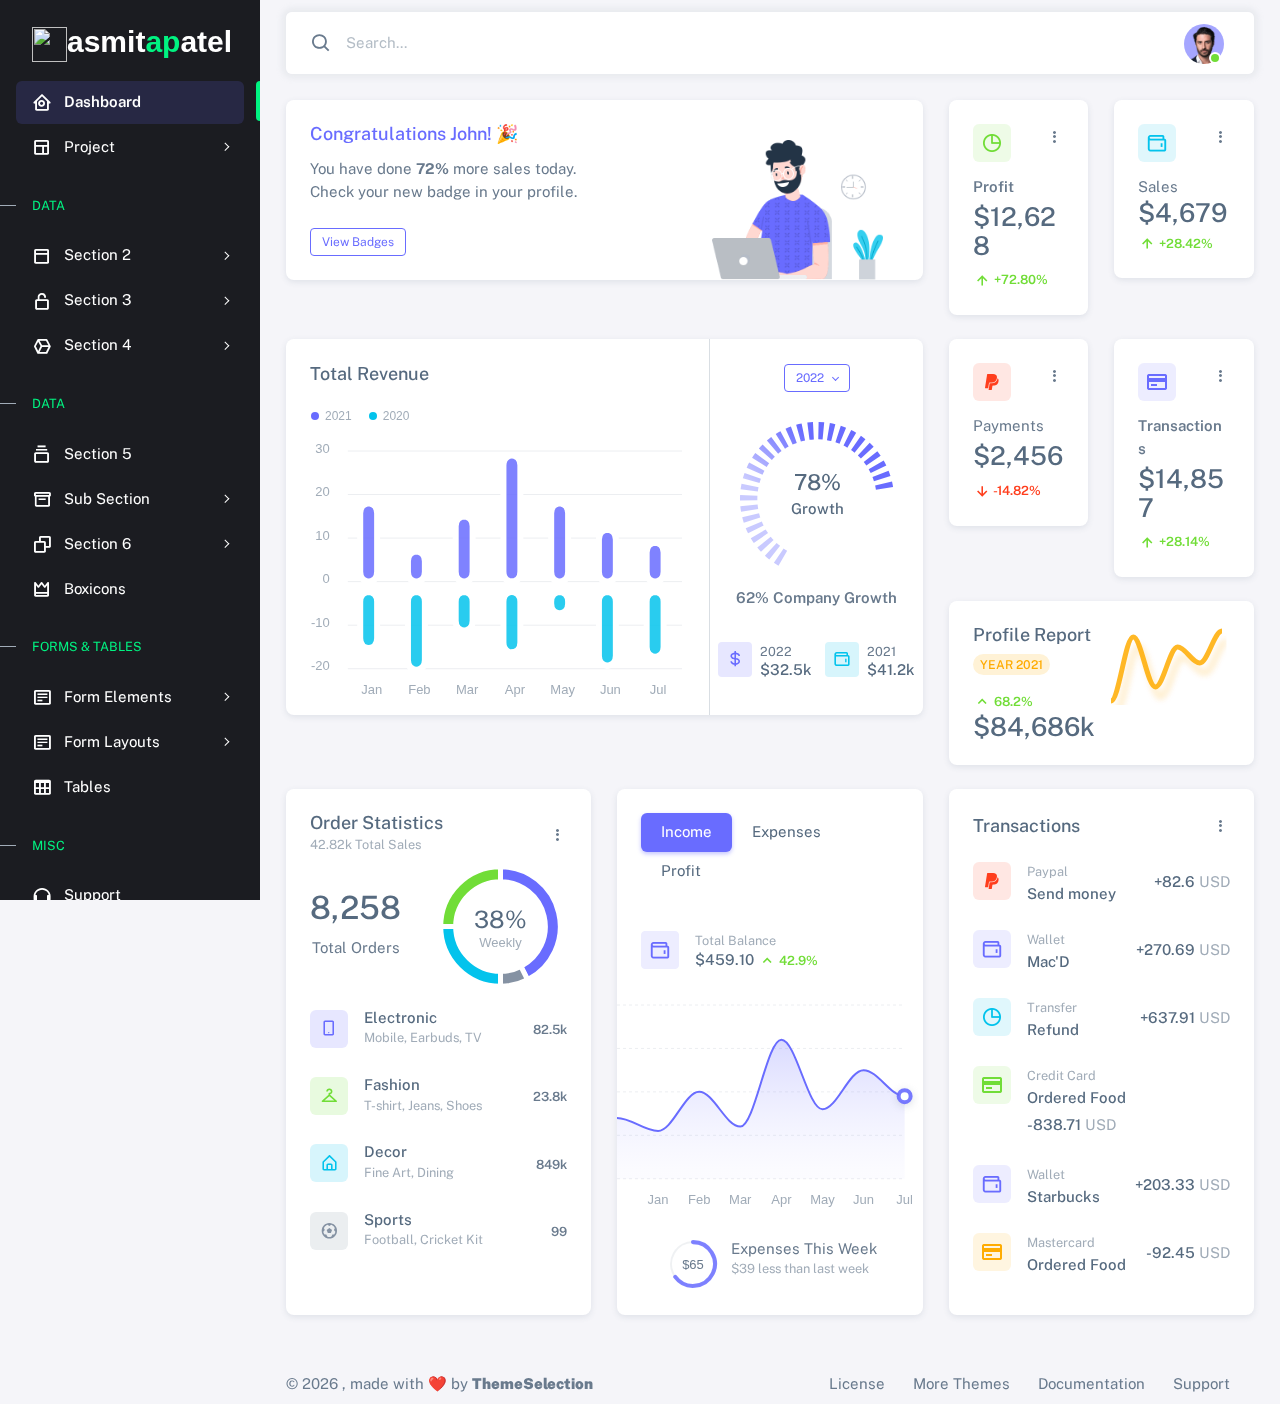
==== html/index.html @ 52d2ec27 "Add files via upload" ====
<!DOCTYPE html>
<html
  lang="en"
  class="light-style layout-menu-fixed"
  dir="ltr"
  data-theme="theme-default"
  data-assets-path="../assets/"
  data-template="vertical-menu-template-free"
>
  <head>
    <meta charset="utf-8" />
    <meta
      name="viewport"
      content="width=device-width, initial-scale=1.0, user-scalable=no, minimum-scale=1.0, maximum-scale=1.0"
    />

    <title>Dashboard - Asmita Patel</title>

    <meta name="description" content="" />

    <!-- Favicon -->
    <link rel="icon" type="image/x-icon" href="icon.ico" />

    <!-- Fonts -->
    <link rel="preconnect" href="https://fonts.googleapis.com" />
    <link rel="preconnect" href="https://fonts.gstatic.com" crossorigin />
    <link
      href="https://fonts.googleapis.com/css2?family=Public+Sans:ital,wght@0,300;0,400;0,500;0,600;0,700;1,300;1,400;1,500;1,600;1,700&display=swap"
      rel="stylesheet"
    />

    <!-- Icons. Uncomment required icon fonts -->
    <link rel="stylesheet" href="../assets/vendor/fonts/boxicons.css" />

    <!-- Core CSS -->
    <link rel="stylesheet" href="../assets/vendor/css/core.css" class="template-customizer-core-css" />
    <link rel="stylesheet" href="../assets/vendor/css/theme-default.css" class="template-customizer-theme-css" />
    <link rel="stylesheet" href="../assets/css/demo.css" />

    <!-- Vendors CSS -->
    <link rel="stylesheet" href="../assets/vendor/libs/perfect-scrollbar/perfect-scrollbar.css" />

    <link rel="stylesheet" href="../assets/vendor/libs/apex-charts/apex-charts.css" />

    <!-- Page CSS -->

    <!-- Helpers -->
    <script src="../assets/vendor/js/helpers.js"></script>

    <!--! Template customizer & Theme config files MUST be included after core stylesheets and helpers.js in the <head> section -->
    <!--? Config:  Mandatory theme config file contain global vars & default theme options, Set your preferred theme option in this file.  -->
    <script src="../assets/js/config.js"></script>
  </head>

  <body>
    <!-- Layout wrapper -->
    <div class="layout-wrapper layout-content-navbar">
      <div class="layout-container">
        <!-- Menu -->

        <aside id="layout-menu" class="layout-menu menu-vertical menu bg-menu-theme">
          <div class="app-brand demo">
            <a href="index.html" class="app-brand-link">
              <span class="demo">
                    
                    <div class="join">
                       <img src="Ap monogram.svg" class="monogram">

                       <p class="logo">asmit<span id="new">ap</span>atel</p>
                     </div>                  

              </span>
            </a>

            <a href="javascript:void(0);" class="layout-menu-toggle menu-link text-large ms-auto d-block d-xl-none">
              <i class="bx bx-chevron-left bx-sm align-middle"></i>
            </a>
          </div>

          <div class="menu-inner-shadow"></div>

          <ul class="menu-inner py-1">
            <!-- Dashboard -->
            <li class="menu-item active">
              <a href="index.html" class="menu-link">
                <i class="menu-icon tf-icons bx bx-home-circle"></i>
                <div data-i18n="Analytics">Dashboard</div>
              </a>
            </li>

            <!-- Layouts -->
            <li class="menu-item">
              <a href="javascript:void(0);" class="menu-link menu-toggle">
                <i class="menu-icon tf-icons bx bx-layout"></i>
                <div data-i18n="Layouts">Project</div>
              </a>

              <ul class="menu-sub">
               





                
     <li class="menu-item">

                     <a href="javascript:void(0);" class="menu-link menu-toggle">
                       <i class="menu-icon tf-icons bx bx-layout"></i>
                       <div data-i18n="Layouts" class="text_font">Vertical</div>
                     </a>

              


                <ul class="menu-sub">
                <li class="menu-item">
                  <a href="Main File/create_vertical.html" class="menu-link">
                    <div data-i18n="Without menu" class="text_font">Create Vertical</div>
                  </a>
                </li>
                <li class="menu-item">
                  <a href="layouts-without-menu.html" class="menu-link">
                    <div data-i18n="Without menu" class="text_font">List Vertical</div>
                  </a>
                </li>
                <li class="menu-item">
                  <a href="layouts-without-menu.html" class="menu-link">
                    <div data-i18n="Without menu" class="text_font">Disable Vertical</div>
                  </a>
                </li>
              </ul>

       </li>

        <li class="menu-item">

                     <a href="javascript:void(0);" class="menu-link menu-toggle">
                       <i class="menu-icon tf-icons bx bx-layout"></i>
                       <div data-i18n="Layouts" class="text_font">Catogory</div>
                     </a>

              


                <ul class="menu-sub">
                <li class="menu-item">
                  <a href="layouts-without-menu.html" class="menu-link">
                    <div data-i18n="Without menu" class="text_font">Create Vertical</div>
                  </a>
                </li>
                <li class="menu-item">
                  <a href="layouts-without-menu.html" class="menu-link">
                    <div data-i18n="Without menu" class="text_font">List Vertical</div>
                  </a>
                </li>
                <li class="menu-item">
                  <a href="layouts-without-menu.html" class="menu-link">
                    <div data-i18n="Without menu" class="text_font">Disable Vertical</div>
                  </a>
                </li>
              </ul>

       </li>

        <li class="menu-item">

                     <a href="javascript:void(0);" class="menu-link menu-toggle">
                       <i class="menu-icon tf-icons bx bx-layout"></i>
                       <div data-i18n="Layouts" class="text_font">Sub Catogori</div>
                     </a>

              


                <ul class="menu-sub">
                <li class="menu-item">
                  <a href="layouts-without-menu.html" class="menu-link">
                    <div data-i18n="Without menu" class="text_font">Create Vertical</div>
                  </a>
                </li>
                <li class="menu-item">
                  <a href="layouts-without-menu.html" class="menu-link">
                    <div data-i18n="Without menu" class="text_font">List Vertical</div>
                  </a>
                </li>
                <li class="menu-item">
                  <a href="layouts-without-menu.html" class="menu-link">
                    <div data-i18n="Without menu" class="text_font">Disable Vertical</div>
                  </a>
                </li>
              </ul>

       </li>


       <li class="menu-item">

                     <a href="javascript:void(0);" class="menu-link menu-toggle">
                       <i class="menu-icon tf-icons bx bx-layout"></i>
                       <div data-i18n="Layouts" class="text_font">Mini Catogori</div>
                     </a>

              


                <ul class="menu-sub">
                <li class="menu-item">
                  <a href="layouts-without-menu.html" class="menu-link">
                    <div data-i18n="Without menu" class="text_font">Create Vertical</div>
                  </a>
                </li>
                <li class="menu-item">
                  <a href="layouts-without-menu.html" class="menu-link">
                    <div data-i18n="Without menu" class="text_font">List Vertical</div>
                  </a>
                </li>
                <li class="menu-item">
                  <a href="layouts-without-menu.html" class="menu-link">
                    <div data-i18n="Without menu" class="text_font">Disable Vertical</div>
                  </a>
                </li>
              </ul>

       </li>

       
             <li class="menu-item">
                  <a href="Main File/create_leads.html" class="menu-link">
                    <div data-i18n="Notifications">Leads</div>
                  </a>
                </li>


                 <li class="menu-item">
                  <a href="Main File/create_form.html" class="menu-link">
                    <div data-i18n="Notifications">Form</div>
                  </a>
                </li>




                
              </ul>
            </li>

            <li class="menu-header small text-uppercase">
              <span class="menu-header-text">DATA</span>
            </li>
            <li class="menu-item">
              <a href="javascript:void(0);" class="menu-link menu-toggle">
                <i class="menu-icon tf-icons bx bx-dock-top"></i>
                <div data-i18n="Account Settings">Section 2</div>
              </a>
              <ul class="menu-sub">
                <li class="menu-item">
                  <a href="pages-account-settings-account.html" class="menu-link">
                    <div data-i18n="Account">Sub Section</div>
                  </a>
                </li>
                <li class="menu-item">
                  <a href="pages-account-settings-notifications.html" class="menu-link">
                    <div data-i18n="Notifications">Sub Section</div>
                  </a>
                </li>
                <li class="menu-item">
                  <a href="pages-account-settings-connections.html" class="menu-link">
                    <div data-i18n="Connections">Sub Section</div>
                  </a>
                </li>
              </ul>
            </li>
            <li class="menu-item">
              <a href="javascript:void(0);" class="menu-link menu-toggle">
                <i class="menu-icon tf-icons bx bx-lock-open-alt"></i>
                <div data-i18n="Authentications">Section 3</div>
              </a>
              <ul class="menu-sub">
                <li class="menu-item">
                  <a href="auth-login-basic.html" class="menu-link" target="_blank">
                    <div data-i18n="Basic">Sub Section</div>
                  </a>
                </li>
                <li class="menu-item">
                  <a href="auth-register-basic.html" class="menu-link" target="_blank">
                    <div data-i18n="Basic">Sub Section</div>
                  </a>
                </li>
                <li class="menu-item">
                  <a href="auth-forgot-password-basic.html" class="menu-link" target="_blank">
                    <div data-i18n="Basic">Sub Section</div>
                  </a>
                </li>
              </ul>
            </li>
            <li class="menu-item">
              <a href="javascript:void(0);" class="menu-link menu-toggle">
                <i class="menu-icon tf-icons bx bx-cube-alt"></i>
                <div data-i18n="Misc">Section 4</div>
              </a>
              <ul class="menu-sub">
                <li class="menu-item">
                  <a href="pages-misc-error.html" class="menu-link">
                    <div data-i18n="Error">Sub Section</div>
                  </a>
                </li>
                <li class="menu-item">
                  <a href="pages-misc-under-maintenance.html" class="menu-link">
                    <div data-i18n="Under Maintenance">Sub Section</div>
                  </a>
                </li>
              </ul>
            </li>
            <!-- Components -->
            <li class="menu-header small text-uppercase"><span class="menu-header-text">DATA</span></li>
            <!-- Cards -->
            <li class="menu-item">
              <a href="cards-basic.html" class="menu-link">
                <i class="menu-icon tf-icons bx bx-collection"></i>
                <div data-i18n="Basic">Section 5</div>
              </a>
            </li>
            <!-- User interface -->
            <li class="menu-item">
              <a href="javascript:void(0)" class="menu-link menu-toggle">
                <i class="menu-icon tf-icons bx bx-box"></i>
                <div data-i18n="User interface">Sub Section</div>
              </a>
              <ul class="menu-sub">
                <li class="menu-item">
                  <a href="ui-accordion.html" class="menu-link">
                    <div data-i18n="Accordion">Sub Section</div>
                  </a>
                </li>
                <li class="menu-item">
                  <a href="ui-alerts.html" class="menu-link">
                    <div data-i18n="Alerts">Sub Section</div>
                  </a>
                </li>
                <li class="menu-item">
                  <a href="ui-badges.html" class="menu-link">
                    <div data-i18n="Badges">Sub Section</div>
                  </a>
                </li>
                <li class="menu-item">
                  <a href="ui-buttons.html" class="menu-link">
                    <div data-i18n="Buttons">Sub Section</div>
                  </a>
                </li>
                <li class="menu-item">
                  <a href="ui-carousel.html" class="menu-link">
                    <div data-i18n="Carousel">Sub Section</div>
                  </a>
                </li>
                <li class="menu-item">
                  <a href="ui-collapse.html" class="menu-link">
                    <div data-i18n="Collapse">Sub Section</div>
                  </a>
                </li>
                <li class="menu-item">
                  <a href="ui-dropdowns.html" class="menu-link">
                    <div data-i18n="Dropdowns">Sub Section</div>
                  </a>
                </li>
                <li class="menu-item">
                  <a href="ui-footer.html" class="menu-link">
                    <div data-i18n="Footer">Sub Section</div>
                  </a>
                </li>
                <li class="menu-item">
                  <a href="ui-list-groups.html" class="menu-link">
                    <div data-i18n="List Groups">Sub Section</div>
                  </a>
                </li>
                <li class="menu-item">
                  <a href="ui-modals.html" class="menu-link">
                    <div data-i18n="Modals">Sub Section</div>
                  </a>
                </li>
                <li class="menu-item">
                  <a href="ui-navbar.html" class="menu-link">
                    <div data-i18n="Navbar">Sub Section</div>
                  </a>
                </li>
                <li class="menu-item">
                  <a href="ui-offcanvas.html" class="menu-link">
                    <div data-i18n="Offcanvas">Sub Section</div>
                  </a>
                </li>
                <li class="menu-item">
                  <a href="ui-pagination-breadcrumbs.html" class="menu-link">
                    <div data-i18n="Pagination &amp; Breadcrumbs">Sub Section</div>
                  </a>
                </li>
                <li class="menu-item">
                  <a href="ui-progress.html" class="menu-link">
                    <div data-i18n="Progress">Sub Section</div>
                  </a>
                </li>
                <li class="menu-item">
                  <a href="ui-spinners.html" class="menu-link">
                    <div data-i18n="Spinners">Sub Section</div>
                  </a>
                </li>
                <li class="menu-item">
                  <a href="ui-tabs-pills.html" class="menu-link">
                    <div data-i18n="Tabs &amp; Pills">Sub Section</div>
                  </a>
                </li>
                <li class="menu-item">
                  <a href="ui-toasts.html" class="menu-link">
                    <div data-i18n="Toasts">Sub Section</div>
                  </a>
                </li>
                <li class="menu-item">
                  <a href="ui-tooltips-popovers.html" class="menu-link">
                    <div data-i18n="Tooltips & Popovers">Sub Section</div>
                  </a>
                </li>
                <li class="menu-item">
                  <a href="ui-typography.html" class="menu-link">
                    <div data-i18n="Typography">Sub Section</div>
                  </a>
                </li>
              </ul>
            </li>

            <!-- Extended components -->
            <li class="menu-item">
              <a href="javascript:void(0)" class="menu-link menu-toggle">
                <i class="menu-icon tf-icons bx bx-copy"></i>
                <div data-i18n="Extended UI">Section 6</div>
              </a>
              <ul class="menu-sub">
                <li class="menu-item">
                  <a href="extended-ui-perfect-scrollbar.html" class="menu-link">
                    <div data-i18n="Perfect Scrollbar">Perfect scrollbar</div>
                  </a>
                </li>
                <li class="menu-item">
                  <a href="extended-ui-text-divider.html" class="menu-link">
                    <div data-i18n="Text Divider">Text Divider</div>
                  </a>
                </li>
              </ul>
            </li>

            <li class="menu-item">
              <a href="icons-boxicons.html" class="menu-link">
                <i class="menu-icon tf-icons bx bx-crown"></i>
                <div data-i18n="Boxicons">Boxicons</div>
              </a>
            </li>

            <!-- Forms & Tables -->
            <li class="menu-header small text-uppercase"><span class="menu-header-text">Forms &amp; Tables</span></li>
            <!-- Forms -->
            <li class="menu-item">
              <a href="javascript:void(0);" class="menu-link menu-toggle">
                <i class="menu-icon tf-icons bx bx-detail"></i>
                <div data-i18n="Form Elements">Form Elements</div>
              </a>
              <ul class="menu-sub">
                <li class="menu-item">
                  <a href="forms-basic-inputs.html" class="menu-link">
                    <div data-i18n="Basic Inputs">Basic Inputs</div>
                  </a>
                </li>
                <li class="menu-item">
                  <a href="forms-input-groups.html" class="menu-link">
                    <div data-i18n="Input groups">Input groups</div>
                  </a>
                </li>
              </ul>
            </li>
            <li class="menu-item">
              <a href="javascript:void(0);" class="menu-link menu-toggle">
                <i class="menu-icon tf-icons bx bx-detail"></i>
                <div data-i18n="Form Layouts">Form Layouts</div>
              </a>
              <ul class="menu-sub">
                <li class="menu-item">
                  <a href="form-layouts-vertical.html" class="menu-link">
                    <div data-i18n="Vertical Form">Vertical Form</div>
                  </a>
                </li>
                <li class="menu-item">
                  <a href="form-layouts-horizontal.html" class="menu-link">
                    <div data-i18n="Horizontal Form">Horizontal Form</div>
                  </a>
                </li>
              </ul>
            </li>
            <!-- Tables -->
            <li class="menu-item">
              <a href="tables-basic.html" class="menu-link">
                <i class="menu-icon tf-icons bx bx-table"></i>
                <div data-i18n="Tables">Tables</div>
              </a>
            </li>
            <!-- Misc -->
            <li class="menu-header small text-uppercase"><span class="menu-header-text">Misc</span></li>
            <li class="menu-item">
              <a
                href="https://github.com/themeselection/sneat-html-admin-template-free/issues"
                target="_blank"
                class="menu-link"
              >
                <i class="menu-icon tf-icons bx bx-support"></i>
                <div data-i18n="Support">Support</div>
              </a>
            </li>
            <li class="menu-item">
              <a
                href="https://themeselection.com/demo/sneat-bootstrap-html-admin-template/documentation/"
                target="_blank"
                class="menu-link"
              >
                <i class="menu-icon tf-icons bx bx-file"></i>
                <div data-i18n="Documentation">Documentation</div>
              </a>
            </li>
          </ul>
        </aside>
        <!-- / Menu -->

        <!-- Layout container -->
        <div class="layout-page">
          <!-- Navbar -->

          <nav
            class="layout-navbar container-xxl navbar navbar-expand-xl navbar-detached align-items-center bg-navbar-theme"
            id="layout-navbar"
          >
            <div class="layout-menu-toggle navbar-nav align-items-xl-center me-3 me-xl-0 d-xl-none">
              <a class="nav-item nav-link px-0 me-xl-4" href="javascript:void(0)">
                <i class="bx bx-menu bx-sm"></i>
              </a>
            </div>

            <div class="navbar-nav-right d-flex align-items-center" id="navbar-collapse">
              <!-- Search -->
              <div class="navbar-nav align-items-center">
                <div class="nav-item d-flex align-items-center">
                  <i class="bx bx-search fs-4 lh-0"></i>
                  <input
                    type="text"
                    class="form-control border-0 shadow-none"
                    placeholder="Search..."
                    aria-label="Search..."
                  />
                </div>
              </div>
              <!-- /Search -->

              <ul class="navbar-nav flex-row align-items-center ms-auto">
                <!-- Place this tag where you want the button to render. -->
                <li class="nav-item lh-1 me-3">
                  
                </li>

                <!-- User -->
                <li class="nav-item navbar-dropdown dropdown-user dropdown">
                  <a class="nav-link dropdown-toggle hide-arrow" href="javascript:void(0);" data-bs-toggle="dropdown">
                    <div class="avatar avatar-online">
                      <img src="../assets/img/avatars/1.png" alt class="w-px-40 h-auto rounded-circle" />
                    </div>
                  </a>
                  <ul class="dropdown-menu dropdown-menu-end">
                    <li>
                      <a class="dropdown-item" href="#">
                        <div class="d-flex">
                          <div class="flex-shrink-0 me-3">
                            <div class="avatar avatar-online">
                              <img src="../assets/img/avatars/1.png" alt class="w-px-40 h-auto rounded-circle" />
                            </div>
                          </div>
                          <div class="flex-grow-1">
                            <span class="fw-semibold d-block">John Doe</span>
                            <small class="text-muted">Admin</small>
                          </div>
                        </div>
                      </a>
                    </li>
                    <li>
                      <div class="dropdown-divider"></div>
                    </li>
                    <li>
                      <a class="dropdown-item" href="#">
                        <i class="bx bx-user me-2"></i>
                        <span class="align-middle">My Profile</span>
                      </a>
                    </li>
                    <li>
                      <a class="dropdown-item" href="#">
                        <i class="bx bx-cog me-2"></i>
                        <span class="align-middle">Settings</span>
                      </a>
                    </li>
                    

                    <li>
                      <div class="dropdown-divider"></div>
                    </li>
                    <li>
                      <a class="dropdown-item" href="auth-login-basic.html">
                        <i class="bx bx-power-off me-2"></i>
                        <span class="align-middle">Log Out</span>
                      </a>
                    </li>
                  </ul>
                </li>
                <!--/ User -->
              </ul>
            </div>
          </nav>

          <!-- / Navbar -->

          <!-- Content wrapper -->
          <div class="content-wrapper">
            <!-- Content -->

            <div class="container-xxl flex-grow-1 container-p-y">
              <div class="row">
                <div class="col-lg-8 mb-4 order-0">
                  <div class="card">
                    <div class="d-flex align-items-end row">
                      <div class="col-sm-7">
                        <div class="card-body">
                          <h5 class="card-title text-primary">Congratulations John! 🎉</h5>
                          <p class="mb-4">
                            You have done <span class="fw-bold">72%</span> more sales today. Check your new badge in
                            your profile.
                          </p>

                          <a href="javascript:;" class="btn btn-sm btn-outline-primary">View Badges</a>
                        </div>
                      </div>
                      <div class="col-sm-5 text-center text-sm-left">
                        <div class="card-body pb-0 px-0 px-md-4">
                          <img
                            src="../assets/img/illustrations/man-with-laptop-light.png"
                            height="140"
                            alt="View Badge User"
                            data-app-dark-img="illustrations/man-with-laptop-dark.png"
                            data-app-light-img="illustrations/man-with-laptop-light.png"
                          />
                        </div>
                      </div>
                    </div>
                  </div>
                </div>
                <div class="col-lg-4 col-md-4 order-1">
                  <div class="row">
                    <div class="col-lg-6 col-md-12 col-6 mb-4">
                      <div class="card">
                        <div class="card-body">
                          <div class="card-title d-flex align-items-start justify-content-between">
                            <div class="avatar flex-shrink-0">
                              <img
                                src="../assets/img/icons/unicons/chart-success.png"
                                alt="chart success"
                                class="rounded"
                              />
                            </div>
                            <div class="dropdown">
                              <button
                                class="btn p-0"
                                type="button"
                                id="cardOpt3"
                                data-bs-toggle="dropdown"
                                aria-haspopup="true"
                                aria-expanded="false"
                              >
                                <i class="bx bx-dots-vertical-rounded"></i>
                              </button>
                              <div class="dropdown-menu dropdown-menu-end" aria-labelledby="cardOpt3">
                                <a class="dropdown-item" href="javascript:void(0);">View More</a>
                                <a class="dropdown-item" href="javascript:void(0);">Delete</a>
                              </div>
                            </div>
                          </div>
                          <span class="fw-semibold d-block mb-1">Profit</span>
                          <h3 class="card-title mb-2">$12,628</h3>
                          <small class="text-success fw-semibold"><i class="bx bx-up-arrow-alt"></i> +72.80%</small>
                        </div>
                      </div>
                    </div>
                    <div class="col-lg-6 col-md-12 col-6 mb-4">
                      <div class="card">
                        <div class="card-body">
                          <div class="card-title d-flex align-items-start justify-content-between">
                            <div class="avatar flex-shrink-0">
                              <img
                                src="../assets/img/icons/unicons/wallet-info.png"
                                alt="Credit Card"
                                class="rounded"
                              />
                            </div>
                            <div class="dropdown">
                              <button
                                class="btn p-0"
                                type="button"
                                id="cardOpt6"
                                data-bs-toggle="dropdown"
                                aria-haspopup="true"
                                aria-expanded="false"
                              >
                                <i class="bx bx-dots-vertical-rounded"></i>
                              </button>
                              <div class="dropdown-menu dropdown-menu-end" aria-labelledby="cardOpt6">
                                <a class="dropdown-item" href="javascript:void(0);">View More</a>
                                <a class="dropdown-item" href="javascript:void(0);">Delete</a>
                              </div>
                            </div>
                          </div>
                          <span>Sales</span>
                          <h3 class="card-title text-nowrap mb-1">$4,679</h3>
                          <small class="text-success fw-semibold"><i class="bx bx-up-arrow-alt"></i> +28.42%</small>
                        </div>
                      </div>
                    </div>
                  </div>
                </div>
                <!-- Total Revenue -->
                <div class="col-12 col-lg-8 order-2 order-md-3 order-lg-2 mb-4">
                  <div class="card">
                    <div class="row row-bordered g-0">
                      <div class="col-md-8">
                        <h5 class="card-header m-0 me-2 pb-3">Total Revenue</h5>
                        <div id="totalRevenueChart" class="px-2"></div>
                      </div>
                      <div class="col-md-4">
                        <div class="card-body">
                          <div class="text-center">
                            <div class="dropdown">
                              <button
                                class="btn btn-sm btn-outline-primary dropdown-toggle"
                                type="button"
                                id="growthReportId"
                                data-bs-toggle="dropdown"
                                aria-haspopup="true"
                                aria-expanded="false"
                              >
                                2022
                              </button>
                              <div class="dropdown-menu dropdown-menu-end" aria-labelledby="growthReportId">
                                <a class="dropdown-item" href="javascript:void(0);">2021</a>
                                <a class="dropdown-item" href="javascript:void(0);">2020</a>
                                <a class="dropdown-item" href="javascript:void(0);">2019</a>
                              </div>
                            </div>
                          </div>
                        </div>
                        <div id="growthChart"></div>
                        <div class="text-center fw-semibold pt-3 mb-2">62% Company Growth</div>

                        <div class="d-flex px-xxl-4 px-lg-2 p-4 gap-xxl-3 gap-lg-1 gap-3 justify-content-between">
                          <div class="d-flex">
                            <div class="me-2">
                              <span class="badge bg-label-primary p-2"><i class="bx bx-dollar text-primary"></i></span>
                            </div>
                            <div class="d-flex flex-column">
                              <small>2022</small>
                              <h6 class="mb-0">$32.5k</h6>
                            </div>
                          </div>
                          <div class="d-flex">
                            <div class="me-2">
                              <span class="badge bg-label-info p-2"><i class="bx bx-wallet text-info"></i></span>
                            </div>
                            <div class="d-flex flex-column">
                              <small>2021</small>
                              <h6 class="mb-0">$41.2k</h6>
                            </div>
                          </div>
                        </div>
                      </div>
                    </div>
                  </div>
                </div>
                <!--/ Total Revenue -->
                <div class="col-12 col-md-8 col-lg-4 order-3 order-md-2">
                  <div class="row">
                    <div class="col-6 mb-4">
                      <div class="card">
                        <div class="card-body">
                          <div class="card-title d-flex align-items-start justify-content-between">
                            <div class="avatar flex-shrink-0">
                              <img src="../assets/img/icons/unicons/paypal.png" alt="Credit Card" class="rounded" />
                            </div>
                            <div class="dropdown">
                              <button
                                class="btn p-0"
                                type="button"
                                id="cardOpt4"
                                data-bs-toggle="dropdown"
                                aria-haspopup="true"
                                aria-expanded="false"
                              >
                                <i class="bx bx-dots-vertical-rounded"></i>
                              </button>
                              <div class="dropdown-menu dropdown-menu-end" aria-labelledby="cardOpt4">
                                <a class="dropdown-item" href="javascript:void(0);">View More</a>
                                <a class="dropdown-item" href="javascript:void(0);">Delete</a>
                              </div>
                            </div>
                          </div>
                          <span class="d-block mb-1">Payments</span>
                          <h3 class="card-title text-nowrap mb-2">$2,456</h3>
                          <small class="text-danger fw-semibold"><i class="bx bx-down-arrow-alt"></i> -14.82%</small>
                        </div>
                      </div>
                    </div>
                    <div class="col-6 mb-4">
                      <div class="card">
                        <div class="card-body">
                          <div class="card-title d-flex align-items-start justify-content-between">
                            <div class="avatar flex-shrink-0">
                              <img src="../assets/img/icons/unicons/cc-primary.png" alt="Credit Card" class="rounded" />
                            </div>
                            <div class="dropdown">
                              <button
                                class="btn p-0"
                                type="button"
                                id="cardOpt1"
                                data-bs-toggle="dropdown"
                                aria-haspopup="true"
                                aria-expanded="false"
                              >
                                <i class="bx bx-dots-vertical-rounded"></i>
                              </button>
                              <div class="dropdown-menu" aria-labelledby="cardOpt1">
                                <a class="dropdown-item" href="javascript:void(0);">View More</a>
                                <a class="dropdown-item" href="javascript:void(0);">Delete</a>
                              </div>
                            </div>
                          </div>
                          <span class="fw-semibold d-block mb-1">Transactions</span>
                          <h3 class="card-title mb-2">$14,857</h3>
                          <small class="text-success fw-semibold"><i class="bx bx-up-arrow-alt"></i> +28.14%</small>
                        </div>
                      </div>
                    </div>
                    <!-- </div>
    <div class="row"> -->
                    <div class="col-12 mb-4">
                      <div class="card">
                        <div class="card-body">
                          <div class="d-flex justify-content-between flex-sm-row flex-column gap-3">
                            <div class="d-flex flex-sm-column flex-row align-items-start justify-content-between">
                              <div class="card-title">
                                <h5 class="text-nowrap mb-2">Profile Report</h5>
                                <span class="badge bg-label-warning rounded-pill">Year 2021</span>
                              </div>
                              <div class="mt-sm-auto">
                                <small class="text-success text-nowrap fw-semibold"
                                  ><i class="bx bx-chevron-up"></i> 68.2%</small
                                >
                                <h3 class="mb-0">$84,686k</h3>
                              </div>
                            </div>
                            <div id="profileReportChart"></div>
                          </div>
                        </div>
                      </div>
                    </div>
                  </div>
                </div>
              </div>
              <div class="row">
                <!-- Order Statistics -->
                <div class="col-md-6 col-lg-4 col-xl-4 order-0 mb-4">
                  <div class="card h-100">
                    <div class="card-header d-flex align-items-center justify-content-between pb-0">
                      <div class="card-title mb-0">
                        <h5 class="m-0 me-2">Order Statistics</h5>
                        <small class="text-muted">42.82k Total Sales</small>
                      </div>
                      <div class="dropdown">
                        <button
                          class="btn p-0"
                          type="button"
                          id="orederStatistics"
                          data-bs-toggle="dropdown"
                          aria-haspopup="true"
                          aria-expanded="false"
                        >
                          <i class="bx bx-dots-vertical-rounded"></i>
                        </button>
                        <div class="dropdown-menu dropdown-menu-end" aria-labelledby="orederStatistics">
                          <a class="dropdown-item" href="javascript:void(0);">Select All</a>
                          <a class="dropdown-item" href="javascript:void(0);">Refresh</a>
                          <a class="dropdown-item" href="javascript:void(0);">Share</a>
                        </div>
                      </div>
                    </div>
                    <div class="card-body">
                      <div class="d-flex justify-content-between align-items-center mb-3">
                        <div class="d-flex flex-column align-items-center gap-1">
                          <h2 class="mb-2">8,258</h2>
                          <span>Total Orders</span>
                        </div>
                        <div id="orderStatisticsChart"></div>
                      </div>
                      <ul class="p-0 m-0">
                        <li class="d-flex mb-4 pb-1">
                          <div class="avatar flex-shrink-0 me-3">
                            <span class="avatar-initial rounded bg-label-primary"
                              ><i class="bx bx-mobile-alt"></i
                            ></span>
                          </div>
                          <div class="d-flex w-100 flex-wrap align-items-center justify-content-between gap-2">
                            <div class="me-2">
                              <h6 class="mb-0">Electronic</h6>
                              <small class="text-muted">Mobile, Earbuds, TV</small>
                            </div>
                            <div class="user-progress">
                              <small class="fw-semibold">82.5k</small>
                            </div>
                          </div>
                        </li>
                        <li class="d-flex mb-4 pb-1">
                          <div class="avatar flex-shrink-0 me-3">
                            <span class="avatar-initial rounded bg-label-success"><i class="bx bx-closet"></i></span>
                          </div>
                          <div class="d-flex w-100 flex-wrap align-items-center justify-content-between gap-2">
                            <div class="me-2">
                              <h6 class="mb-0">Fashion</h6>
                              <small class="text-muted">T-shirt, Jeans, Shoes</small>
                            </div>
                            <div class="user-progress">
                              <small class="fw-semibold">23.8k</small>
                            </div>
                          </div>
                        </li>
                        <li class="d-flex mb-4 pb-1">
                          <div class="avatar flex-shrink-0 me-3">
                            <span class="avatar-initial rounded bg-label-info"><i class="bx bx-home-alt"></i></span>
                          </div>
                          <div class="d-flex w-100 flex-wrap align-items-center justify-content-between gap-2">
                            <div class="me-2">
                              <h6 class="mb-0">Decor</h6>
                              <small class="text-muted">Fine Art, Dining</small>
                            </div>
                            <div class="user-progress">
                              <small class="fw-semibold">849k</small>
                            </div>
                          </div>
                        </li>
                        <li class="d-flex">
                          <div class="avatar flex-shrink-0 me-3">
                            <span class="avatar-initial rounded bg-label-secondary"
                              ><i class="bx bx-football"></i
                            ></span>
                          </div>
                          <div class="d-flex w-100 flex-wrap align-items-center justify-content-between gap-2">
                            <div class="me-2">
                              <h6 class="mb-0">Sports</h6>
                              <small class="text-muted">Football, Cricket Kit</small>
                            </div>
                            <div class="user-progress">
                              <small class="fw-semibold">99</small>
                            </div>
                          </div>
                        </li>
                      </ul>
                    </div>
                  </div>
                </div>
                <!--/ Order Statistics -->

                <!-- Expense Overview -->
                <div class="col-md-6 col-lg-4 order-1 mb-4">
                  <div class="card h-100">
                    <div class="card-header">
                      <ul class="nav nav-pills" role="tablist">
                        <li class="nav-item">
                          <button
                            type="button"
                            class="nav-link active"
                            role="tab"
                            data-bs-toggle="tab"
                            data-bs-target="#navs-tabs-line-card-income"
                            aria-controls="navs-tabs-line-card-income"
                            aria-selected="true"
                          >
                            Income
                          </button>
                        </li>
                        <li class="nav-item">
                          <button type="button" class="nav-link" role="tab">Expenses</button>
                        </li>
                        <li class="nav-item">
                          <button type="button" class="nav-link" role="tab">Profit</button>
                        </li>
                      </ul>
                    </div>
                    <div class="card-body px-0">
                      <div class="tab-content p-0">
                        <div class="tab-pane fade show active" id="navs-tabs-line-card-income" role="tabpanel">
                          <div class="d-flex p-4 pt-3">
                            <div class="avatar flex-shrink-0 me-3">
                              <img src="../assets/img/icons/unicons/wallet.png" alt="User" />
                            </div>
                            <div>
                              <small class="text-muted d-block">Total Balance</small>
                              <div class="d-flex align-items-center">
                                <h6 class="mb-0 me-1">$459.10</h6>
                                <small class="text-success fw-semibold">
                                  <i class="bx bx-chevron-up"></i>
                                  42.9%
                                </small>
                              </div>
                            </div>
                          </div>
                          <div id="incomeChart"></div>
                          <div class="d-flex justify-content-center pt-4 gap-2">
                            <div class="flex-shrink-0">
                              <div id="expensesOfWeek"></div>
                            </div>
                            <div>
                              <p class="mb-n1 mt-1">Expenses This Week</p>
                              <small class="text-muted">$39 less than last week</small>
                            </div>
                          </div>
                        </div>
                      </div>
                    </div>
                  </div>
                </div>
                <!--/ Expense Overview -->

                <!-- Transactions -->
                <div class="col-md-6 col-lg-4 order-2 mb-4">
                  <div class="card h-100">
                    <div class="card-header d-flex align-items-center justify-content-between">
                      <h5 class="card-title m-0 me-2">Transactions</h5>
                      <div class="dropdown">
                        <button
                          class="btn p-0"
                          type="button"
                          id="transactionID"
                          data-bs-toggle="dropdown"
                          aria-haspopup="true"
                          aria-expanded="false"
                        >
                          <i class="bx bx-dots-vertical-rounded"></i>
                        </button>
                        <div class="dropdown-menu dropdown-menu-end" aria-labelledby="transactionID">
                          <a class="dropdown-item" href="javascript:void(0);">Last 28 Days</a>
                          <a class="dropdown-item" href="javascript:void(0);">Last Month</a>
                          <a class="dropdown-item" href="javascript:void(0);">Last Year</a>
                        </div>
                      </div>
                    </div>
                    <div class="card-body">
                      <ul class="p-0 m-0">
                        <li class="d-flex mb-4 pb-1">
                          <div class="avatar flex-shrink-0 me-3">
                            <img src="../assets/img/icons/unicons/paypal.png" alt="User" class="rounded" />
                          </div>
                          <div class="d-flex w-100 flex-wrap align-items-center justify-content-between gap-2">
                            <div class="me-2">
                              <small class="text-muted d-block mb-1">Paypal</small>
                              <h6 class="mb-0">Send money</h6>
                            </div>
                            <div class="user-progress d-flex align-items-center gap-1">
                              <h6 class="mb-0">+82.6</h6>
                              <span class="text-muted">USD</span>
                            </div>
                          </div>
                        </li>
                        <li class="d-flex mb-4 pb-1">
                          <div class="avatar flex-shrink-0 me-3">
                            <img src="../assets/img/icons/unicons/wallet.png" alt="User" class="rounded" />
                          </div>
                          <div class="d-flex w-100 flex-wrap align-items-center justify-content-between gap-2">
                            <div class="me-2">
                              <small class="text-muted d-block mb-1">Wallet</small>
                              <h6 class="mb-0">Mac'D</h6>
                            </div>
                            <div class="user-progress d-flex align-items-center gap-1">
                              <h6 class="mb-0">+270.69</h6>
                              <span class="text-muted">USD</span>
                            </div>
                          </div>
                        </li>
                        <li class="d-flex mb-4 pb-1">
                          <div class="avatar flex-shrink-0 me-3">
                            <img src="../assets/img/icons/unicons/chart.png" alt="User" class="rounded" />
                          </div>
                          <div class="d-flex w-100 flex-wrap align-items-center justify-content-between gap-2">
                            <div class="me-2">
                              <small class="text-muted d-block mb-1">Transfer</small>
                              <h6 class="mb-0">Refund</h6>
                            </div>
                            <div class="user-progress d-flex align-items-center gap-1">
                              <h6 class="mb-0">+637.91</h6>
                              <span class="text-muted">USD</span>
                            </div>
                          </div>
                        </li>
                        <li class="d-flex mb-4 pb-1">
                          <div class="avatar flex-shrink-0 me-3">
                            <img src="../assets/img/icons/unicons/cc-success.png" alt="User" class="rounded" />
                          </div>
                          <div class="d-flex w-100 flex-wrap align-items-center justify-content-between gap-2">
                            <div class="me-2">
                              <small class="text-muted d-block mb-1">Credit Card</small>
                              <h6 class="mb-0">Ordered Food</h6>
                            </div>
                            <div class="user-progress d-flex align-items-center gap-1">
                              <h6 class="mb-0">-838.71</h6>
                              <span class="text-muted">USD</span>
                            </div>
                          </div>
                        </li>
                        <li class="d-flex mb-4 pb-1">
                          <div class="avatar flex-shrink-0 me-3">
                            <img src="../assets/img/icons/unicons/wallet.png" alt="User" class="rounded" />
                          </div>
                          <div class="d-flex w-100 flex-wrap align-items-center justify-content-between gap-2">
                            <div class="me-2">
                              <small class="text-muted d-block mb-1">Wallet</small>
                              <h6 class="mb-0">Starbucks</h6>
                            </div>
                            <div class="user-progress d-flex align-items-center gap-1">
                              <h6 class="mb-0">+203.33</h6>
                              <span class="text-muted">USD</span>
                            </div>
                          </div>
                        </li>
                        <li class="d-flex">
                          <div class="avatar flex-shrink-0 me-3">
                            <img src="../assets/img/icons/unicons/cc-warning.png" alt="User" class="rounded" />
                          </div>
                          <div class="d-flex w-100 flex-wrap align-items-center justify-content-between gap-2">
                            <div class="me-2">
                              <small class="text-muted d-block mb-1">Mastercard</small>
                              <h6 class="mb-0">Ordered Food</h6>
                            </div>
                            <div class="user-progress d-flex align-items-center gap-1">
                              <h6 class="mb-0">-92.45</h6>
                              <span class="text-muted">USD</span>
                            </div>
                          </div>
                        </li>
                      </ul>
                    </div>
                  </div>
                </div>
                <!--/ Transactions -->
              </div>
            </div>
            <!-- / Content -->

            <!-- Footer -->
            <footer class="content-footer footer bg-footer-theme">
              <div class="container-xxl d-flex flex-wrap justify-content-between py-2 flex-md-row flex-column">
                <div class="mb-2 mb-md-0">
                  ©
                  <script>
                    document.write(new Date().getFullYear());
                  </script>
                  , made with ❤️ by
                  <a href="https://themeselection.com" target="_blank" class="footer-link fw-bolder">ThemeSelection</a>
                </div>
                <div>
                  <a href="https://themeselection.com/license/" class="footer-link me-4" target="_blank">License</a>
                  <a href="https://themeselection.com/" target="_blank" class="footer-link me-4">More Themes</a>

                  <a
                    href="https://themeselection.com/demo/sneat-bootstrap-html-admin-template/documentation/"
                    target="_blank"
                    class="footer-link me-4"
                    >Documentation</a
                  >

                  <a
                    href="https://github.com/themeselection/sneat-html-admin-template-free/issues"
                    target="_blank"
                    class="footer-link me-4"
                    >Support</a
                  >
                </div>
              </div>
            </footer>
            <!-- / Footer -->

            <div class="content-backdrop fade"></div>
          </div>
          <!-- Content wrapper -->
        </div>
        <!-- / Layout page -->
      </div>

      <!-- Overlay -->
      <div class="layout-overlay layout-menu-toggle"></div>
    </div>
    <!-- / Layout wrapper -->

    <div class="buy-now">
      <a
        href="https://themeselection.com/products/sneat-bootstrap-html-admin-template/"
        target="_blank"
        class="btn btn-danger btn-buy-now"
        >Upgrade to Pro</a
      >
    </div>

    <!-- Core JS -->
    <!-- build:js assets/vendor/js/core.js -->
    <script src="../assets/vendor/libs/jquery/jquery.js"></script>
    <script src="../assets/vendor/libs/popper/popper.js"></script>
    <script src="../assets/vendor/js/bootstrap.js"></script>
    <script src="../assets/vendor/libs/perfect-scrollbar/perfect-scrollbar.js"></script>

    <script src="../assets/vendor/js/menu.js"></script>
    <!-- endbuild -->

    <!-- Vendors JS -->
    <script src="../assets/vendor/libs/apex-charts/apexcharts.js"></script>

    <!-- Main JS -->
    <script src="../assets/js/main.js"></script>

    <!-- Page JS -->
    <script src="../assets/js/dashboards-analytics.js"></script>

    <!-- Place this tag in your head or just before your close body tag. -->
    <script async defer src="https://buttons.github.io/buttons.js"></script>
  </body>
</html>
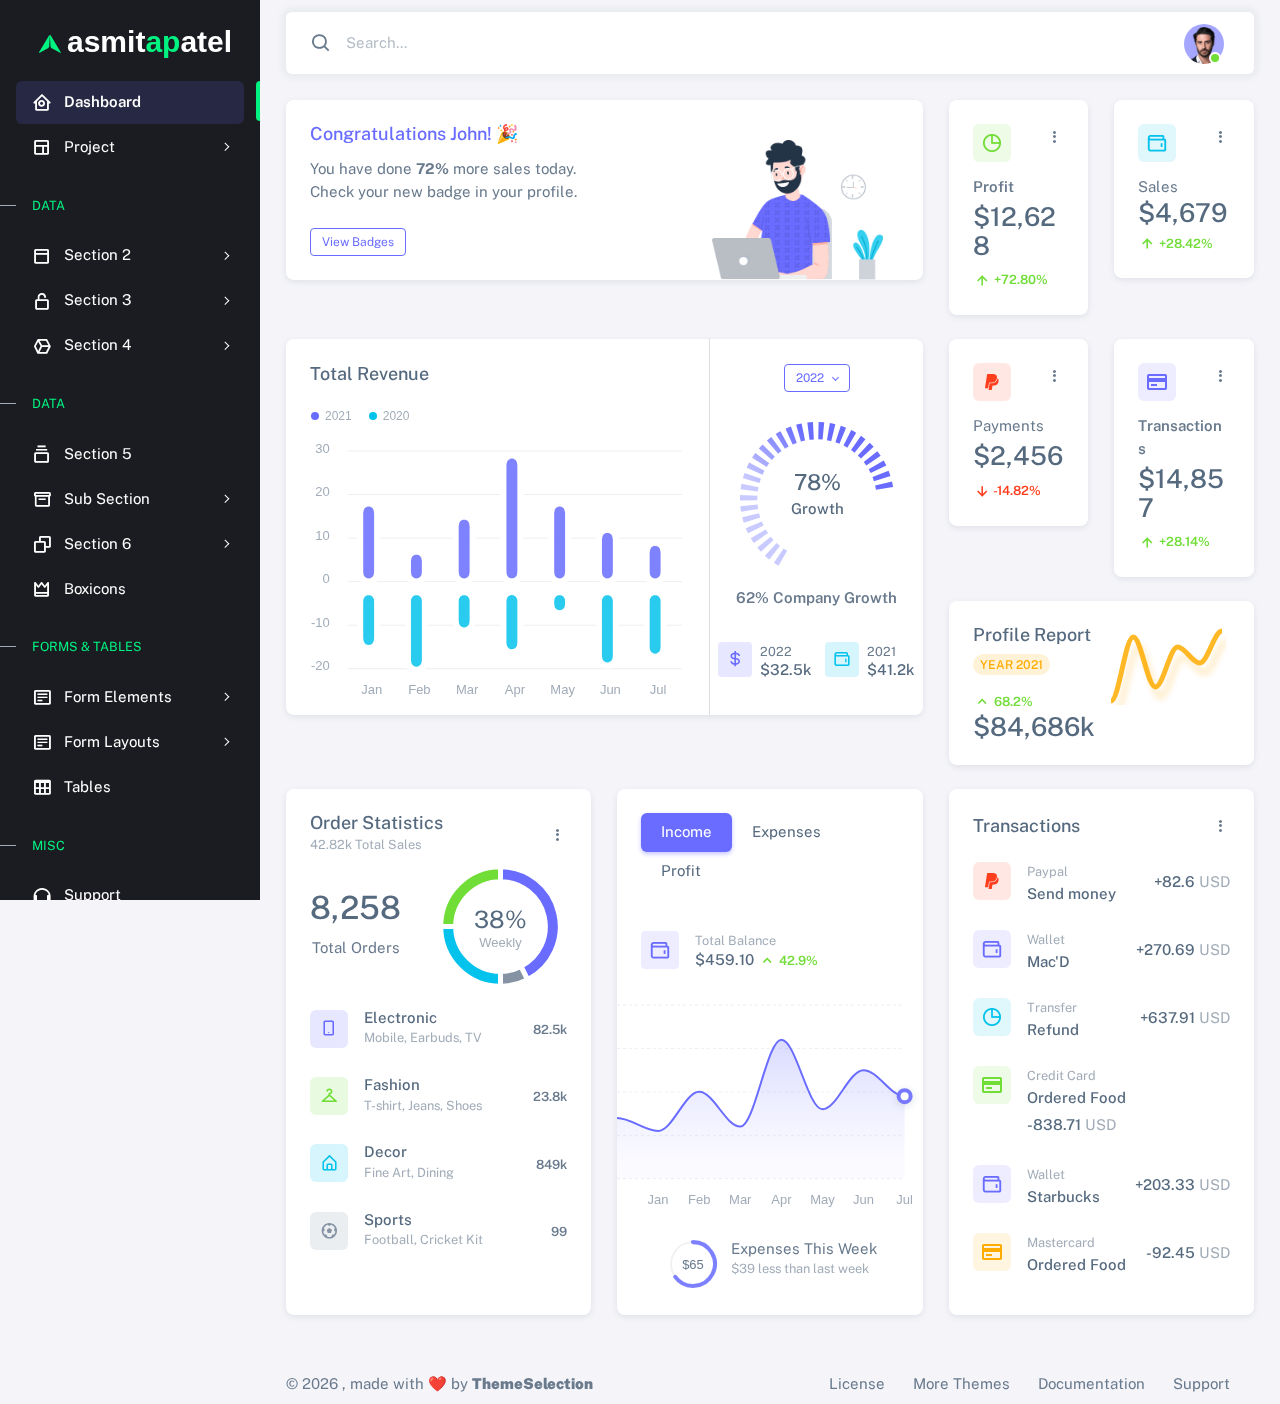
==== commit bfd93a54: "Update index.html" ====
--- a/html/index.html
+++ b/html/index.html
@@ -64,7 +64,7 @@
               <span class="demo">
                     
                     <div class="join">
-                       <img src="Ap monogram.svg" class="monogram">
+                       <img src="AP monogram.svg" class="monogram">
 
                        <p class="logo">asmit<span id="new">ap</span>atel</p>
                      </div>                  
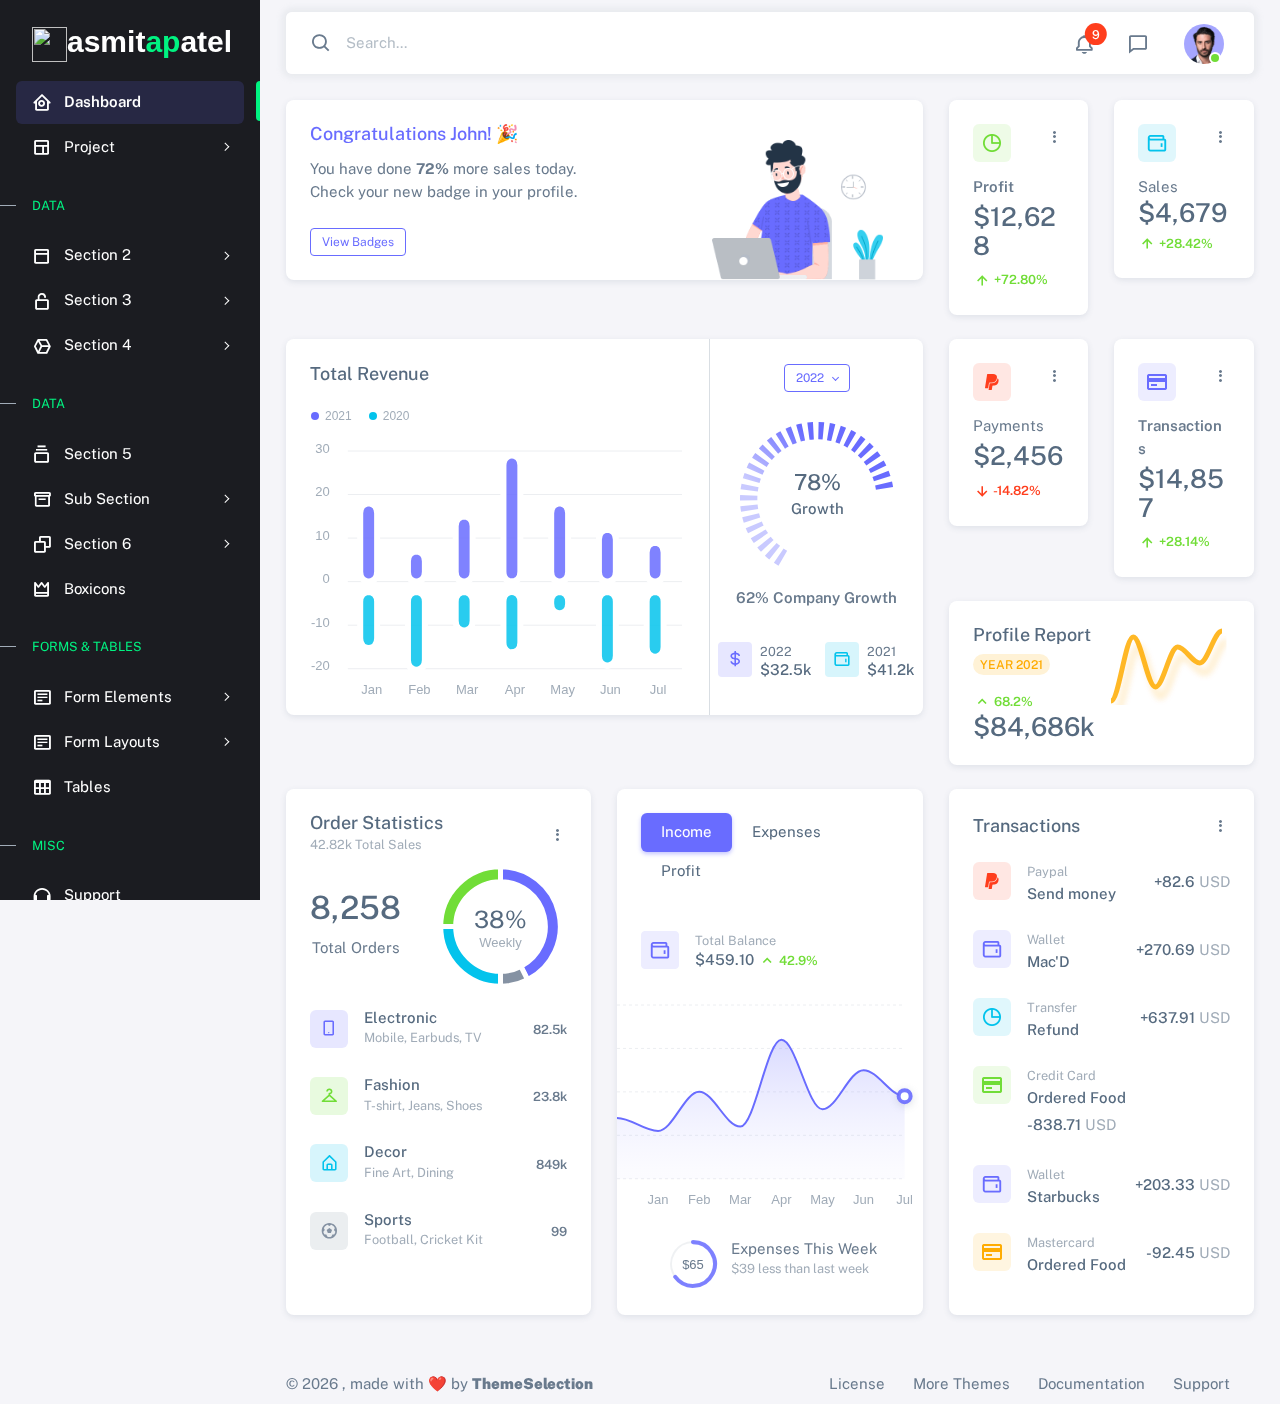
==== commit ab5fc602: "Update index.html" ====
--- a/html/index.html
+++ b/html/index.html
@@ -64,7 +64,7 @@
               <span class="demo">
                     
                     <div class="join">
-                       <img src="AP monogram.svg" class="monogram">
+                       <img src="Ap monogram.svg" class="monogram">
 
                        <p class="logo">asmit<span id="new">ap</span>atel</p>
                      </div>                  
@@ -129,7 +129,7 @@
                     <div data-i18n="Without menu" class="text_font">Disable Vertical</div>
                   </a>
                 </li>
-              </ul>
+              </ul>   
 
        </li>
 
@@ -145,7 +145,7 @@
 
                 <ul class="menu-sub">
                 <li class="menu-item">
-                  <a href="layouts-without-menu.html" class="menu-link">
+                  <a href="Main File/create_catagory.html" class="menu-link">
                     <div data-i18n="Without menu" class="text_font">Create Vertical</div>
                   </a>
                 </li>
@@ -175,7 +175,7 @@
 
                 <ul class="menu-sub">
                 <li class="menu-item">
-                  <a href="layouts-without-menu.html" class="menu-link">
+                  <a href="Main File/create_subcatagory.html" class="menu-link">
                     <div data-i18n="Without menu" class="text_font">Create Vertical</div>
                   </a>
                 </li>
@@ -206,7 +206,7 @@
 
                 <ul class="menu-sub">
                 <li class="menu-item">
-                  <a href="layouts-without-menu.html" class="menu-link">
+                  <a href="Main File/create_minicatagory.html" class="menu-link">
                     <div data-i18n="Without menu" class="text_font">Create Vertical</div>
                   </a>
                 </li>
@@ -556,8 +556,193 @@
 
               <ul class="navbar-nav flex-row align-items-center ms-auto">
                 <!-- Place this tag where you want the button to render. -->
+
+                <li class="nav-item lh-0 me-0">
+                  
+                   <div class="dropdown">
+
+                   <button type="button" id="dropdownMenuButton1" data-bs-toggle="dropdown" aria-expanded="false" class="btn position-relative" style="padding-right:10px; padding-left: 10px;">
+                       <i class="bx bx-bell fs-4 lh-0"></i>
+                   <span class="position-absolute top-0 start-100 translate-middle badge rounded-pill bg-danger" style="margin-top: 10px; margin-left: -9px;">
+                      9
+                   <span class="visually-hidden">unread messages</span>
+                   </span>
+                  </button>
+
+
+
+
+            
+        
+           
+
+
+
+<div class="dropdown-menu dropdown-menu-end" style="min-width: 300px;">
+   
+   <div class="card">
+  <div class="card-header" style="background: #00f381; color: #fff; padding-top: 15px; padding-bottom: 15px;">
+      
+      
+
+        <span class="float-start">Recent Notification</span>
+        <span class="float-end"><a href="Main File/notification_tab.html" style="color: #fff; text-decoration: none;">See All</a></span>
+        
+     
+
+  </div>
+  <ul class="list-group list-group-flush">
+    <li class="list-group-item">
+      
+      <div class="row">
+        <div class="col-3">
+             <img src="../assets/img/avatars/1.png" class="w-px-40 h-auto rounded-circle">
+        </div>
+        <div class="col-9" style="padding-left: 0px;">
+             
+             <span style="font-size: 12px; font-weight: 600;">Demo User</span><br>
+             <span style="font-size: 11px;">Lorem Ipsum is simply dummy text of the printing and typesetting industry.</span>
+
+        </div>
+      </div>
+
+    </li>
+    <li class="list-group-item">
+      
+      <div class="row">
+        <div class="col-3">
+             <img src="../assets/img/avatars/5.png" class="w-px-40 h-auto rounded-circle">
+        </div>
+        <div class="col-9" style="padding-left: 0px;">
+             
+             <span style="font-size: 12px; font-weight: 600;">Demo User</span><br>
+             <span style="font-size: 11px;">Lorem Ipsum is simply dummy text of the printing and typesetting industry.</span>
+
+        </div>
+      </div>
+
+    </li>
+    <li class="list-group-item">
+      
+      <div class="row">
+        <div class="col-3">
+             <img src="../assets/img/avatars/6.png" class="w-px-40 h-auto rounded-circle">
+        </div>
+        <div class="col-9" style="padding-left: 0px;">
+             
+             <span style="font-size: 12px; font-weight: 600;">Demo User</span><br>
+             <span style="font-size: 11px;">Lorem Ipsum is simply dummy text of the printing and typesetting industry.</span>
+
+        </div>
+      </div>
+
+    </li>
+  </ul>
+</div> 
+ 
+
+</div>
+
+
+</div>
+
+
+
+
+
+                </li>
+
                 <li class="nav-item lh-1 me-3">
                   
+
+<div class="dropdown">
+
+                   <button class="btn" id="dropdownMenuButton1" data-bs-toggle="dropdown" aria-expanded="false" style="padding-right:10px; padding-left: 20px;"><i class="bx bx-comment fs-4 lh-0"></i></button>
+
+
+
+
+
+<div class="dropdown-menu dropdown-menu-end" style="min-width: 300px;">
+   
+   <div class="card">
+  <div class="card-header" style="background: #00f381; color: #fff; padding-top: 20px; padding-bottom: 20px;">
+      
+      
+
+        <span class="float-start">New Message</span>
+        <span class="float-end"><a href="Main File/message_sub.html" style="text-decoration: none; color: #fff;">See All</a></span>
+        
+     
+
+  </div>
+  <ul class="list-group list-group-flush">
+    <li class="list-group-item">
+      
+      <div class="row">
+        <div class="col-3">
+             <img src="../assets/img/avatars/1.png" class="w-px-40 h-auto rounded-circle">
+        </div>
+        <div class="col-9" style="padding-left: 0px;">
+             
+             <span style="font-size: 12px; font-weight: 600; line-height: 1.8;">Demo User</span><br>
+             <span style="font-size: 11px; line-height: 1.8;">Lorem Ipsum is simply dummy text of the printing and typesetting industry.</span>
+
+        </div>
+      </div>
+
+    </li>
+    <li class="list-group-item">
+      
+      <div class="row">
+        <div class="col-3">
+             <img src="../assets/img/avatars/5.png" class="w-px-40 h-auto rounded-circle">
+        </div>
+        <div class="col-9" style="padding-left: 0px;">
+             
+             <span style="font-size: 12px; font-weight: 600; line-height: 1.8;">Demo User</span><br>
+             <span style="font-size: 11px; line-height: 1.8;">Lorem Ipsum is simply dummy text of the printing and typesetting industry.</span>
+
+        </div>
+      </div>
+
+    </li>
+    <li class="list-group-item">
+      
+      <div class="row">
+        <div class="col-3">
+             <img src="../assets/img/avatars/6.png" class="w-px-40 h-auto rounded-circle">
+        </div>
+        <div class="col-9" style="padding-left: 0px;">
+             
+             <span style="font-size: 12px; font-weight: 600; line-height: 1.8;">Demo User</span><br>
+             <span style="font-size: 11px; line-height: 1.8;">Lorem Ipsum is simply dummy text of the printing and typesetting industry.</span>
+
+        </div>
+      </div>
+
+    </li>
+  </ul>
+</div> 
+ 
+
+</div>
+
+
+
+
+
+
+</div>
+
+             
+
+
+
+
+
+
+
                 </li>
 
                 <!-- User -->
@@ -590,6 +775,12 @@
                       <a class="dropdown-item" href="#">
                         <i class="bx bx-user me-2"></i>
                         <span class="align-middle">My Profile</span>
+                      </a>
+                    </li>
+                    <li>
+                      <a class="dropdown-item" href="Main File/change_password.html">
+                        <i class="bx bx-key me-2"></i>
+                        <span class="align-middle">Change Password</span>
                       </a>
                     </li>
                     <li>
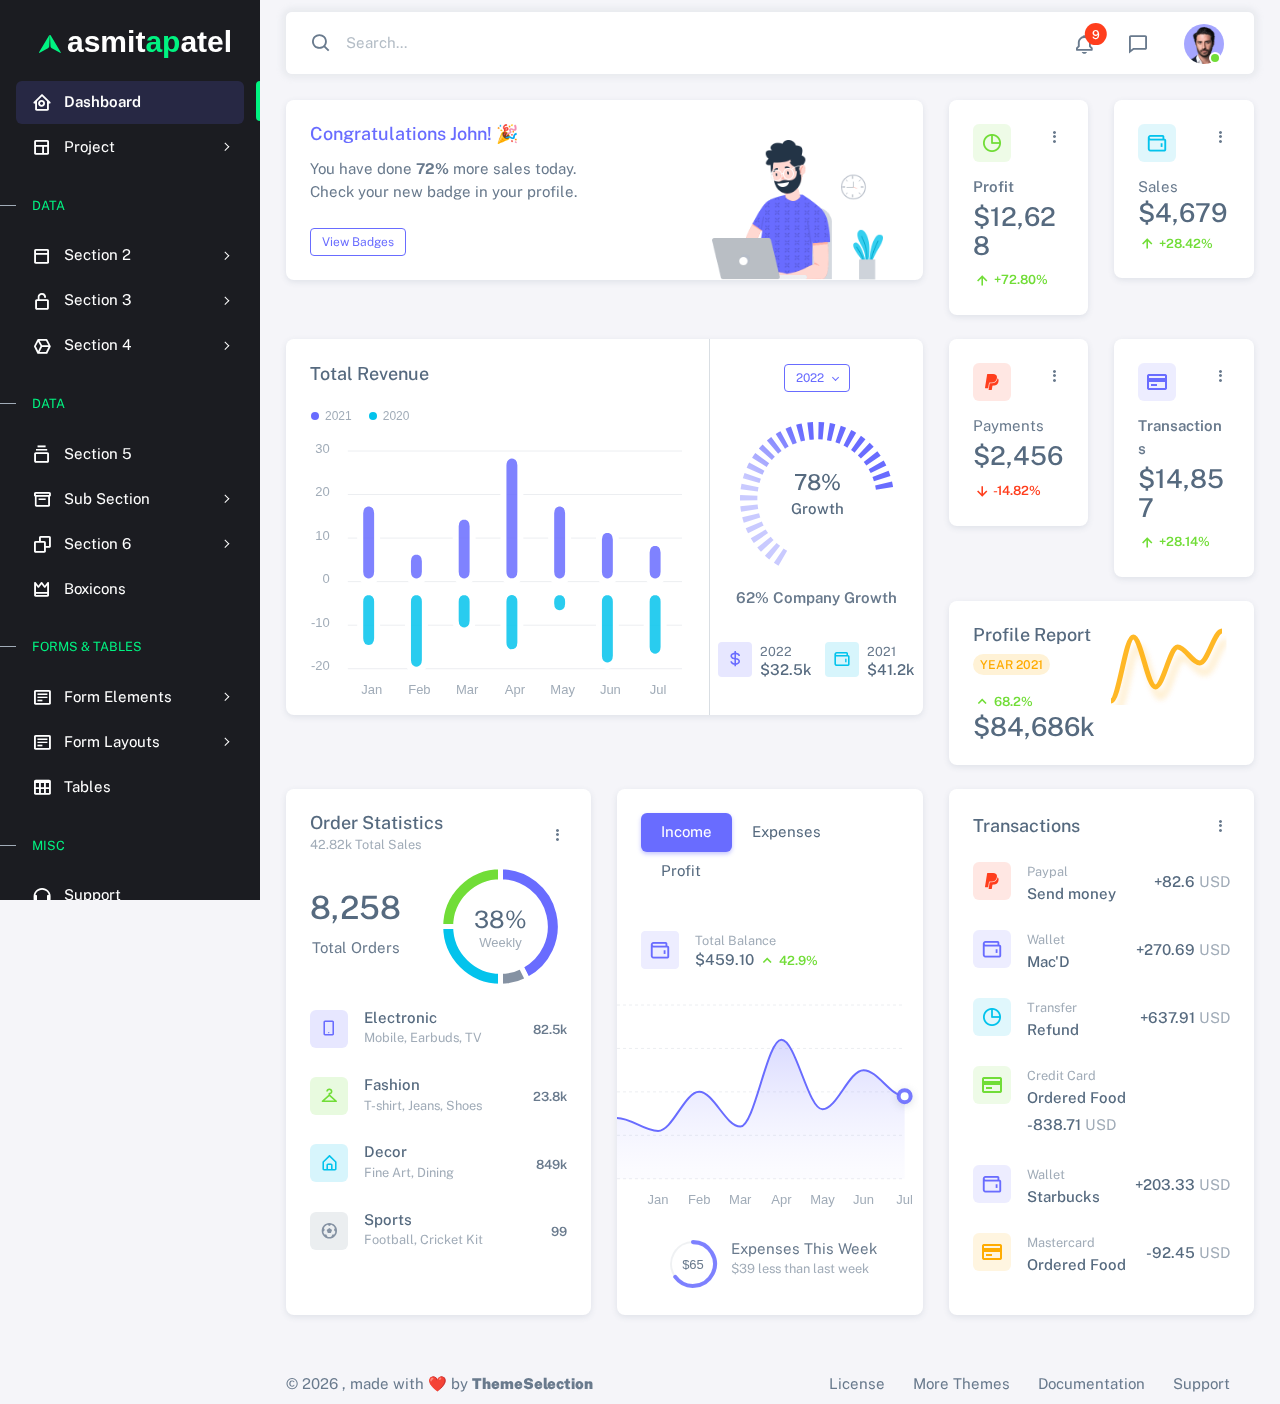
==== commit 8ec3690d: "Update index.html" ====
--- a/html/index.html
+++ b/html/index.html
@@ -64,7 +64,7 @@
               <span class="demo">
                     
                     <div class="join">
-                       <img src="Ap monogram.svg" class="monogram">
+                       <img src="AP monogram.svg" class="monogram">
 
                        <p class="logo">asmit<span id="new">ap</span>atel</p>
                      </div>                  
